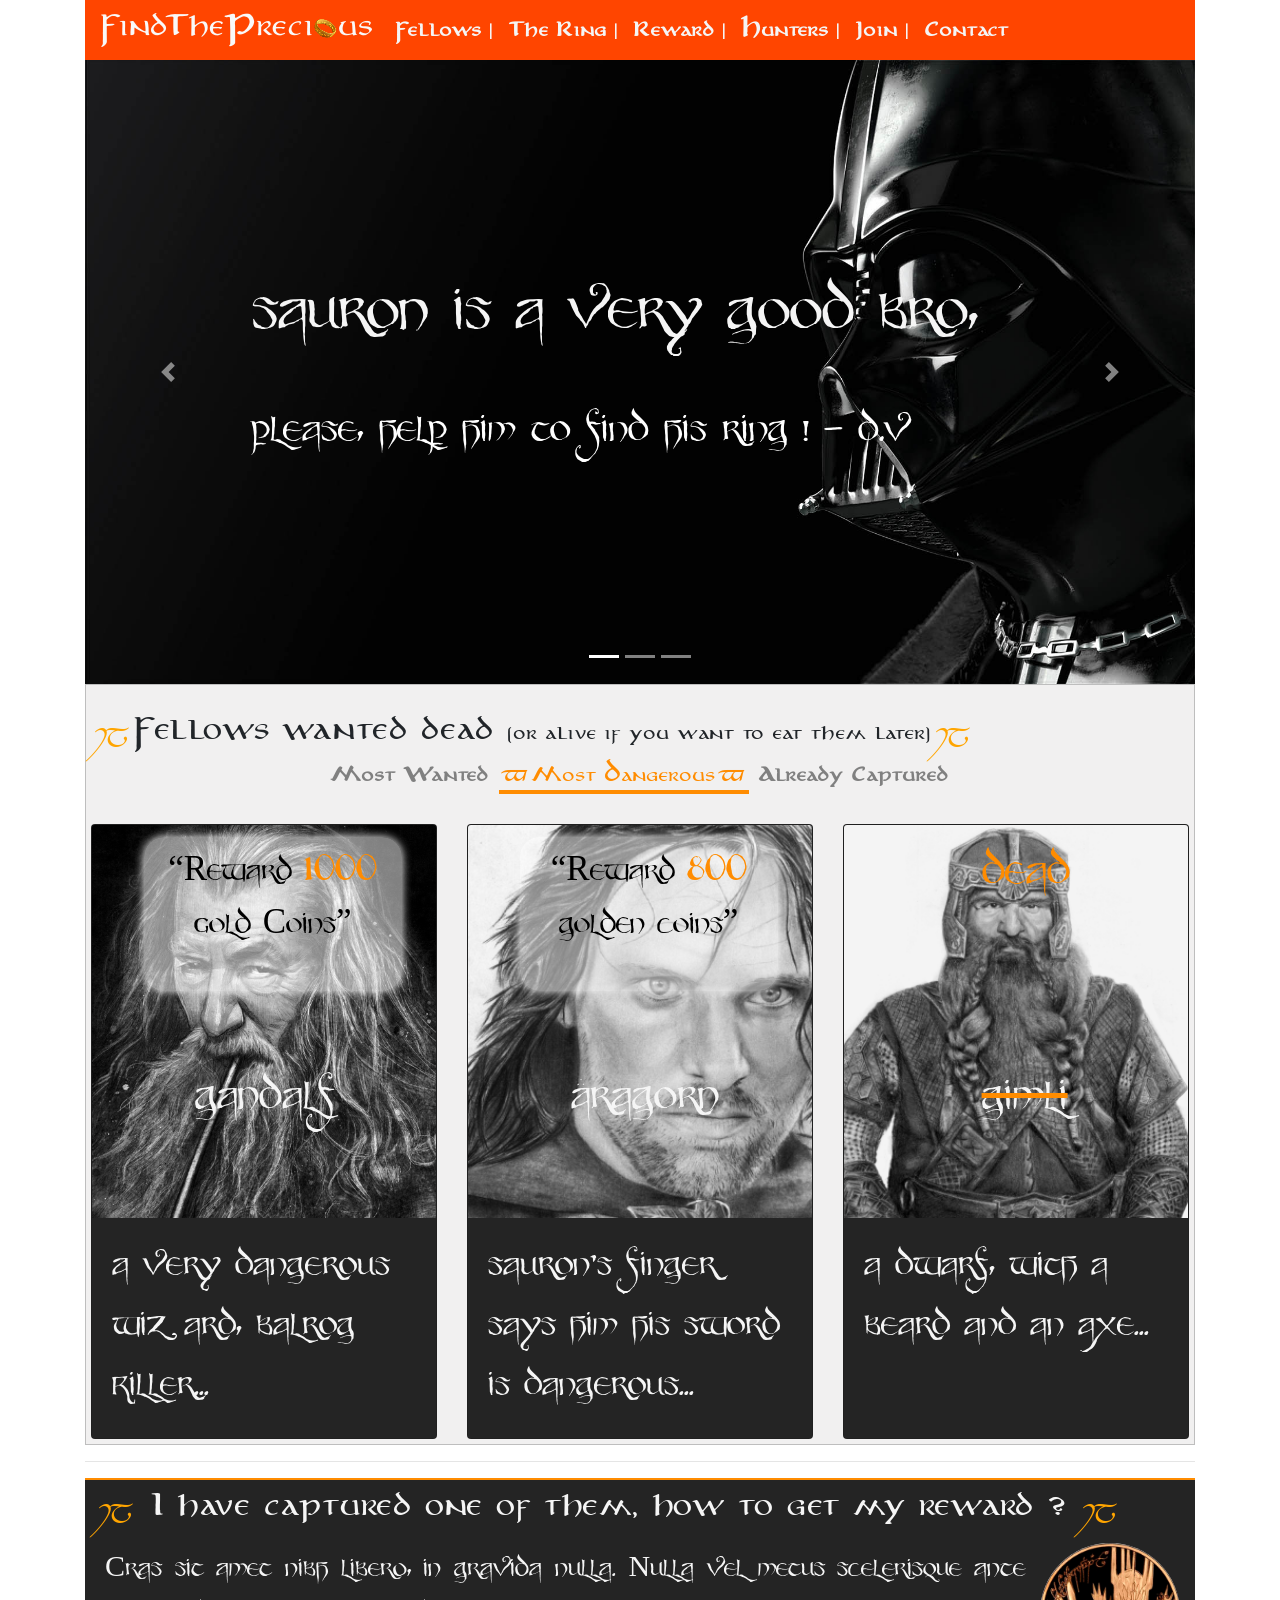
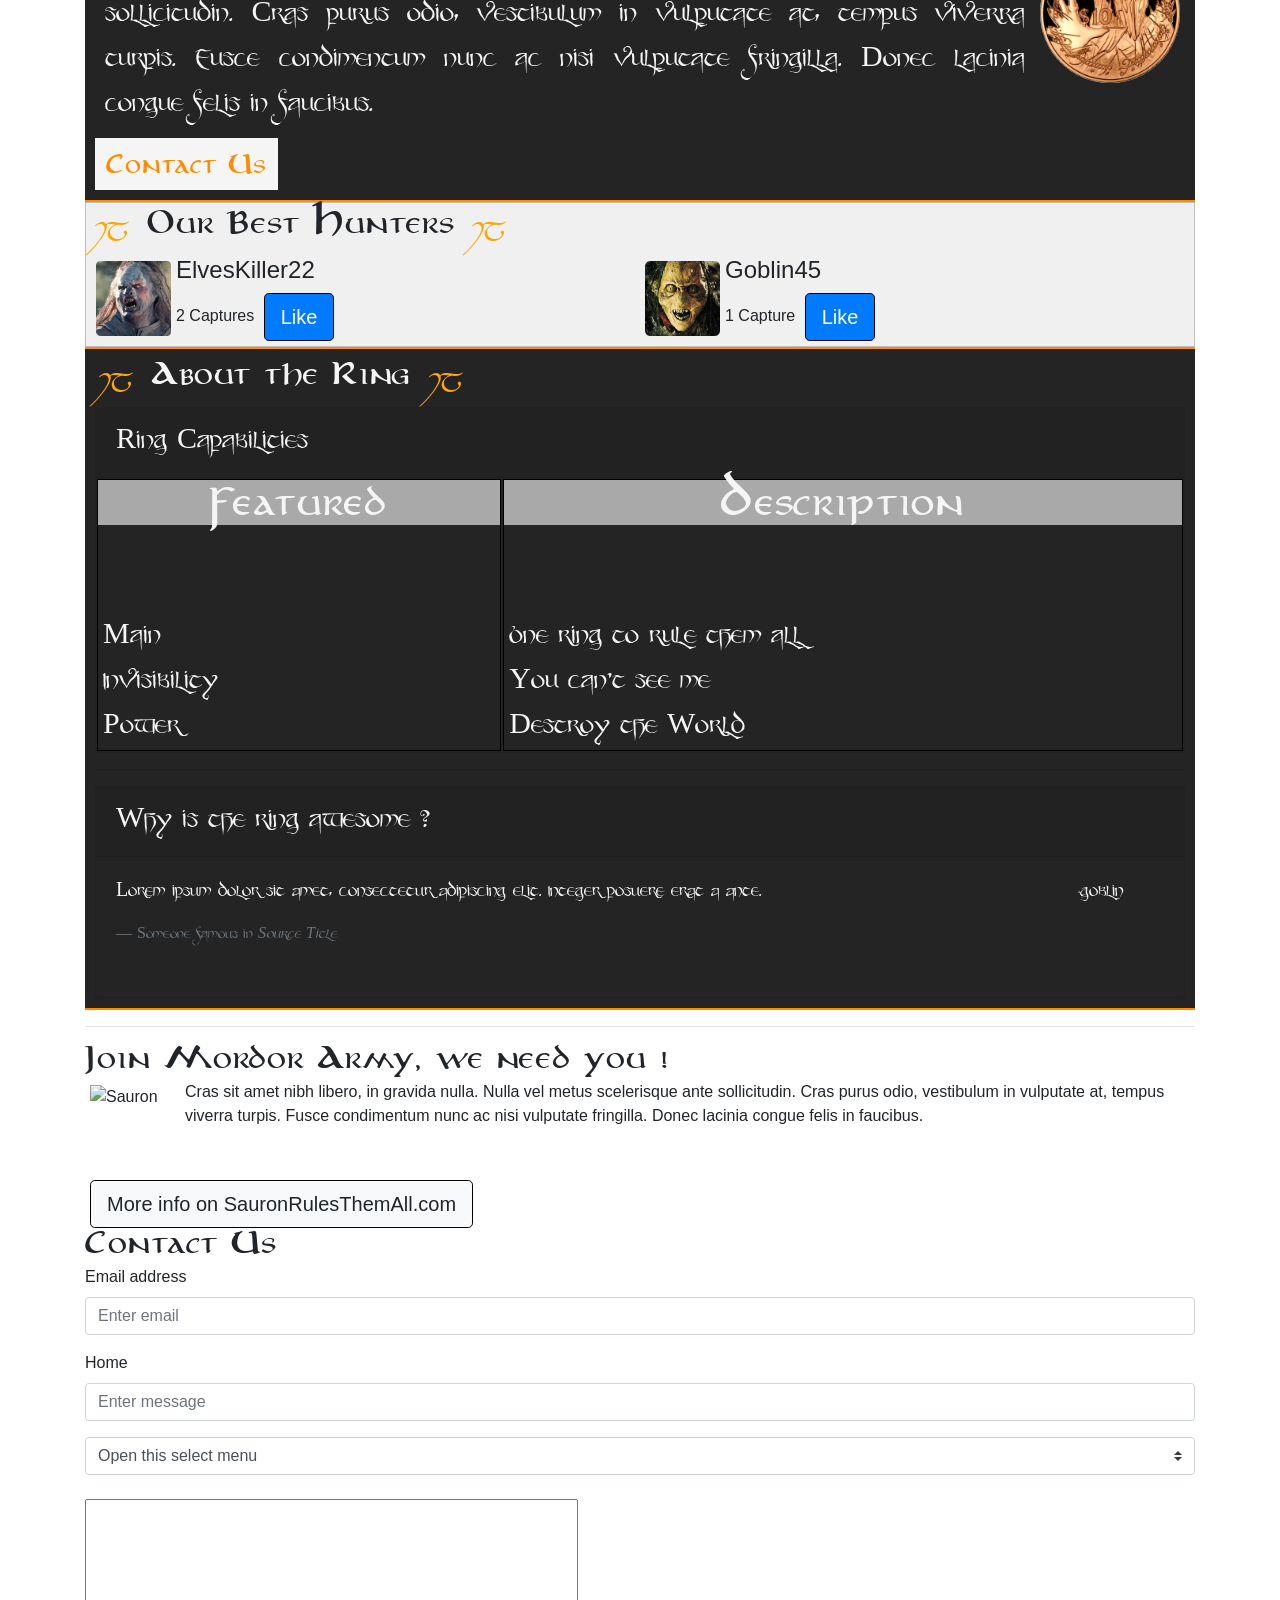
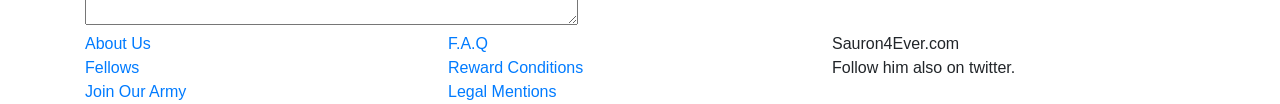
==== index.html @ c53a07ad "rename file" ====
<!DOCTYPE html>
<html lang="en">
<head>
  <meta charset="utf-8">
  <link rel="stylesheet" href="https://maxcdn.bootstrapcdn.com/bootstrap/4.0.0/css/bootstrap.min.css" integrity="sha384-Gn5384xqQ1aoWXA+058RXPxPg6fy4IWvTNh0E263XmFcJlSAwiGgFAW/dAiS6JXm" crossorigin="anonymous">  
  <link rel="stylesheet" type="text/css" href="boostrap.css">
  <title>Find The Precious</title>
</head>   
<body class="container">
    <nav class="navbar navbar-expand-lg">
        <a class="navbar-brand"><img src="logo.png" alt="logo"/></a>
        <button class="navbar-toggler" type="button" data-toggle="collapse" data-target="#navbarNav" aria-controls="navbarNav" aria-expanded="false" aria-label="Toggle navigation">
          <span class="navbar-toggler-icon"></span>
        </button>
        <div class="collapse navbar-collapse" id="navbarNav">
          <ul class="navbar-nav">
            <li class="nav-item active">
              <a class="nav-link" href="#Fellows">Fellows  | </a>
            </li> 
            <li class="nav-item">
              <a class="nav-link" href="#TheRing">The Ring | </a>
            </li> 
            <li class="nav-item">
              <a class="nav-link" href="#GetMyReward">Reward | </a>
            </li> 
             <li><a class="nav-link" href="#BestHunters">Hunters | </a>
            </li> 
            <li class="nav-item">
                <a class="nav-link" href="#JoinTheArmy">Join  | </a>
              </li>
              <li class="nav-item">
                <a class="nav-link" href="#Contact">Contact</a>
              </li>
          </ul>
        </div>
      </nav>
      <div class="bd-example">
        <div id="carouselExampleCaptions" class="carousel slide" data-ride="carousel">
          <ol class="carousel-indicators">
            <li data-target="#carouselExampleCaptions" data-slide-to="0" class="active"></li>
            <li data-target="#carouselExampleCaptions" data-slide-to="1"></li>
            <li data-target="#carouselExampleCaptions" data-slide-to="2"></li>
          </ol>
          <div class="carousel-inner">
            <div class="carousel-item active">
              <img src="dark_vador.jpg" class="d-block w-100" alt="pic1" />
              <div class="carousel-caption d-none d-md-block">
                <h5>sauron is a very good bro,</h5>
                <div class="quotetext">please, help him to find his ring ! - d.v</div>
              </div>
            </div>
            <div class="carousel-item">
              <img src="https://images4.alphacoders.com/118/118904.jpg" class="d-block w-100" alt="pic2" />
              <div class="carousel-caption d-none d-md-block">
                <h5>Second slide label</h5>
                <div class="quotetext">Lorem ipsum dolor sit amet, consectetur adipiscing elit.</div>
              </div>
            </div>
            <div class="carousel-item">
              <img src="https://wallpapercave.com/wp/bStfjCI.jpg" class="d-block w-100" alt="pic3" />
              <div class="carousel-caption d-none d-md-block">
                <h5>Third slide label</h5>
                <div class="quotetext">Praesent commodo cursus magna, vel scelerisque nisl consectetur.</div>
              </div>
            </div>
          </div>
          <a class="carousel-control-prev" href="#carouselExampleCaptions" role="button" data-slide="prev">
            <span class="carousel-control-prev-icon" aria-hidden="true"></span>
            <span class="sr-only">Previous</span>
          </a>
          <a class="carousel-control-next" href="#carouselExampleCaptions" role="button" data-slide="next">
            <span class="carousel-control-next-icon" aria-hidden="true"></span>
            <span class="sr-only">Next</span>
          </a>
        </div>
      </div>
 <section id="Fellows" class="fellows"><br>
   <h2><span class="signe">Ij</span>Fellows wanted dead <span class="later">(or alive if you want to eat them later)</span><span class="signe">Ij</span></h2>
  <div class="mes_badges"> 
    <a href="#" class="badge">Most Wanted</a>
    <a href="#" class="badge2"><span class="signe2">b</span>Most Dangerous<span class="signe2">b</span></a>
    <a href="#" class="badge">Already Captured</a>
  </div>
  <br>
  <div class="card-deck">
        <div class="card">
           <div class="image_carte"> <img src="gandalf.png" class="card-img-top" alt="Gandalf"/><div class="texte"><q>Reward <span class="gold">1000</span> Gold Coins</q></div>
          </div> 
          <h3 class="card-title">gandalf</h3>

        <div class="card-body">
          <p class="card-text">a very dangerous wizard, balrog killer...</p>
        </div>
      </div>
     
      <div class="card">
          <div class="image_carte">
        <img src="aragorn.png" class="card-img-top" alt="Aragorn"/><div class="texte"><q>Reward <span class="gold">800</span> golden coins</q></div></div>
        <div class="card-body">
          <h3 class="card-title">Aragorn</h3>
          <p class="card-text">sauron's finger says him his sword is dangerous...</p>
        </div>
      </div>
      <div class="card"><div class="image_carte">
        <img src="gimli.png" class="card-img-top" alt="gimli"><div class="texte-dead">dead</div></div>
        <div class="card-body">
          <h3 class="card-title-dead">gimli</h3>
          <p class="card-text">a dwarf, with a beard and an axe...</p>
        </div>
      </div>
    </div>
  </section>
    <hr>
    <section id="GetMyReward"><h2><span class="signe">Ij</span> I have captured one of them, how to get my reward ? <span class="signe">Ij</span></h2>
    <div class="media">
      <div class="media-body getreward">
        Cras sit amet nibh libero, in gravida nulla. Nulla vel metus scelerisque ante sollicitudin. Cras purus odio, vestibulum in vulputate at, tempus viverra turpis. Fusce condimentum nunc ac nisi vulputate fringilla. Donec lacinia congue felis in faucibus.
      </div>
      <img src="coin_sauron.png" class="imageget" alt="reward">
    </div>     
     <button type="button" class="btncontact">Contact Us</button>
</section>
    <section id="BestHunters"><h2><span class="signe">Ij</span> Our Best Hunters <span class="signe">Ij</span></h2>
    <div class="media">
      <img src="hunter1.png" class="imagehunter" alt="elveskiller">
      <div class="media-body">
        <h4 class="mt-0">ElvesKiller22</h4>
  2 Captures
  <button type="button" class="btn btn-primary btn-lg">
    Like
  </button>    </div> <img src="hunter2.png" class="imagehunter" alt="goblin">
      <div class="media-body">
        <h4 class="mt-0">Goblin45</h4>
        1 Capture
        <button type="button" class="btn btn-primary btn-lg">
          Like
        </button>    </div>
    </div></section>
    <section id="TheRing"><h2><span class="signe">Ij</span> About the Ring <span class="signe">Ij</span></h2>
    <div class="card">
      <div class="card-header">
        Ring Capabilities
      </div>
      <table><tr><td><div class="cadres"><div class="titlep">Featured</div><br><br>
        <span class="titre1">Main</span><br>
          <span class="titre2">Invisibility</span><br>
          <span class="titre1">Power</span></div></td>
        <td> <div class="cadres"><div class="titlep">Description</div><br><br>
        <span class="titre1">One ring to rule them all</span><br>
  <span class="titre2">You can't see me</span><br>
  <span class="titre1">Destroy the World</span></div></td></tr></table> </div>
    
    <hr>
    <div class="card">
      <div class="card-header">
      Why is the ring awesome ?
      </div>
      <div class="card-body">
        <blockquote class="blockquote mb-0"><img src="https://pixel.nymag.com/imgs/daily/intelligencer/2015/12/02/02-gollum-turkish-president.w330.h330.jpg" class="imagering" alt="goblin">
          <p>Lorem ipsum dolor sit amet, consectetur adipiscing elit. Integer posuere erat a ante.</p> 
          <footer class="blockquote-footer">Someone famous in <cite title="Source Title">Source Title</cite></footer>
        </blockquote>
      </div>
    </div>
  </section>
  <hr>
<section id="JoinTheArmy"><h2>Join Mordor Army, we need you !</h2>
  <div class="media">
    <img src="https://cdnb.artstation.com/p/assets/images/images/010/737/985/large/kleuber-coutinho-sauron.jpg?1525960411" class="imgsauron" alt="Sauron">
    <div class="media-body">
      Cras sit amet nibh libero, in gravida nulla. Nulla vel metus scelerisque ante sollicitudin. Cras purus odio, vestibulum in vulputate at, tempus viverra turpis. Fusce condimentum nunc ac nisi vulputate fringilla. Donec lacinia congue felis in faucibus.
    </div>
  </div>      <button type="button" class="btn btn-light btn-lg">More info on SauronRulesThemAll.com</button>
</section>
<section id="Contact"><h2>Contact Us</h2>    
  <form>
    <div class="form-group">
      <label for="exampleInputEmail1">Email address</label>
      <input type="email" class="form-control" id="exampleInputEmail1" placeholder="Enter email">
    </div>
    <div class="form-group">
      <label for="exampleInputEmail2">Home</label>
      <input type="email" class="form-control" id="exampleInputEmail2" placeholder="Enter message">
    </div>
    <select class="custom-select">
      <option selected>Open this select menu</option>
      <option value="1">One</option>
      <option value="2">Two</option>
      <option value="3">Three</option>
    </select>
    <br><br>
    <textarea name="text" rows=5 cols=50></textarea>
  </form>

</section>
<footer class="dark">
    <div class="bloc1"><a href="#" target="_blank">About Us</a><br><a href="#" target="_blank">Fellows</a><br><a href="#" target="_blank">Join Our Army</a></div> 
    <div class="bloc2"><a href="#" target="_blank">F.A.Q</a><br><a href="#" target="_blank">Reward Conditions</a><br><a href="#" target="_blank">Legal Mentions</a></div>  
    <div class="bloc3">Sauron4Ever.com<br>Follow him also on twitter.</div>
</footer>


<script src="https://code.jquery.com/jquery-3.2.1.slim.min.js" integrity="sha384-KJ3o2DKtIkvYIK3UENzmM7KCkRr/rE9/Qpg6aAZGJwFDMVNA/GpGFF93hXpG5KkN" crossorigin="anonymous"></script>
<script src="https://cdnjs.cloudflare.com/ajax/libs/popper.js/1.12.9/umd/popper.min.js" integrity="sha384-ApNbgh9B+Y1QKtv3Rn7W3mgPxhU9K/ScQsAP7hUibX39j7fakFPskvXusvfa0b4Q" crossorigin="anonymous"></script>
<script src="https://maxcdn.bootstrapcdn.com/bootstrap/4.0.0/js/bootstrap.min.js" integrity="sha384-JZR6Spejh4U02d8jOt6vLEHfe/JQGiRRSQQxSfFWpi1MquVdAyjUar5+76PVCmYl" crossorigin="anonymous"></script>
</body>
---- boostrap.css ----
@font-face {
    font-family: Aniron;
    src: url(anirm___.ttf);
  }

@font-face {
    font-family:party business;
    src: url(partybusiness.ttf);
}
@font-face{
    font-family:tngan;
    src: url(tngan.ttf);
}

@font-face{
    font-family:tngani;
    src: url(tngani.ttf);
}

a {
    text-decoration:none;
}

a:hover{
    text-decoration:none;
}

.badge{
    color:grey !important;
    font-family:aniron !important;
    font-size:15px;
}

.badge2{
    color:darkorange !important;
    font-family:aniron !important;
    font-size:15px;
    border-bottom:4px solid darkorange;
}

.signe2{
 font-family:tngani, 'sans-serif';
 padding:5px;
 color:darkorange;
 font-size:25px;
}

.mes_badges{
    margin:auto;
    text-align:center;
}

h2{
    font-family:aniron;
    font-size:24px;
}

h5{
    position:absolute;
    top:-5em; 
    color:whitesmoke;
    font-family:party business, 'sans-serif';
    font-size:70px;
}

.signe{
    font-family:tngani, 'sans-serif';
    color:orange;
    font-size:25px;
    padding:5px;
    margin-left:2px;
}

.later{
    font-family:aniron, 'sans-serif';
    font-size:15px;
}

.quotetext{
    position:absolute;
    top:-5em;
    font-family:party business, 'sans-serif';
    font-size:45px;
}

.btn{
    border:1px solid black;
    text-align:center;
    margin-left:5px;
}

.titlep{
    text-align:center;
    background:darkgrey;
    font-family:aniron;
}
.cadres{
    border:1px solid black;
}

.titre1{
    padding:5px;
    text-align:center;
}
.titre2{
    padding:5px;
    text-align:center;
    margin:auto;
}
.image_carte{
    background:rgba(0, 0, 0, 0.2);
    transition: all 0.5s ease;
   }
   
.image_carte:hover{
    opacity:1;
}
   
/*.image_carte img{
    background:rgba(0, 0, 0, 0.2);
}*/
   
.image_carte:hover img{opacity:1;}
     

.texte{
    position: absolute;
    top:2%;
    left:15%;
    font-family:party business;
    font-size:35px;
    text-align:center;
    color:black;
    background:rgba(255, 255, 255, 0.5);
    box-shadow:#f5f5f5 0 0 10px 0;
    border-radius:20px;
    padding:10px;
    width:75%;
    height:25%;
    overflow:hidden;
    }

.texte:hover{
opacity:0;
}
.card{
    background-color:rgba(255,255,255,0.8);

}
.card:hover{
    opacity:1;}

.imageget{
    width:150px;
    padding:5px;
}

.imagehunter{
    width:85px;
    height:85px;
    padding:5px;
}

.imagering{
    width:100px;
    height:100px;
    border-radius:90%;
    float:right;
}

.imgsauron{
    width:100px;
    height:100px;
    float:left;
    padding:5px;
}

.bloc1{
    position: absolute;
}

.bloc2{
    position: absolute;
    left:35%;
}

.bloc3{
    position: absolute;
    left:65%;
}

.navbar {
    background:orangered;
    color:whitesmoke;
    font-family:Aniron;
}

.navbar a{
    color:whitesmoke;
    font-family:Aniron;
    font-size:15px;
    font-weight:bold;
    text-align:right;
}

.nav-link:hover{
    border-bottom:3px solid whitesmoke;
    font-family:aniron;
}

.fellows{
    background:rgb(241, 240, 240);
    border:rgb(190, 190, 190) 1px solid;
    padding:5px;
}

.card{
    background:rgb(36, 36, 36);
    font-family:party business;
    color:whitesmoke;
}
.card-title{
font-size:50px;
position:absolute;
top:40%;
left:30%;
}
.card-text{
    font-size:40px;
}

.gold{
    color:darkorange;
}

.card-title-dead{
    font-size:50px;
    position:absolute;
    top:40%;
    left:40%;
    text-decoration: line-through darkorange;
}


.texte-dead{
    position: absolute;
    top:2%;
    left:40%;
    font-family:party business;
    font-size:50px;
    text-align:center;
    color:darkorange;
    }

#GetMyReward {
    background:rgb(36, 36, 36);
    color:whitesmoke;
    padding:10px;
    border-top:darkorange 2px solid;
    border-bottom:darkorange 2px solid;
    font-family:party business;
    font-size:30px;
}

.getreward{
    text-align:justify;
    padding:10px;
}

.imageget{
    border-radius:90%;
}

.btncontact{
    font-family:aniron;
    background:whitesmoke;
    color:darkorange !important;
    text-align:center;
    padding:10px;
    font-size:20px;
    border:whitesmoke 1px solid;
}

#BestHunters{
    background:rgb(241, 240, 240);
    border:rgb(190, 190, 190) 1px solid;
    padding:5px;
}

#TheRing{
    background:rgb(36, 36, 36);
    color:whitesmoke;
    padding:10px;
    border-top:darkorange 2px solid;
    border-bottom:darkorange 2px solid;
    font-family:party business;
    font-size:30px;
}
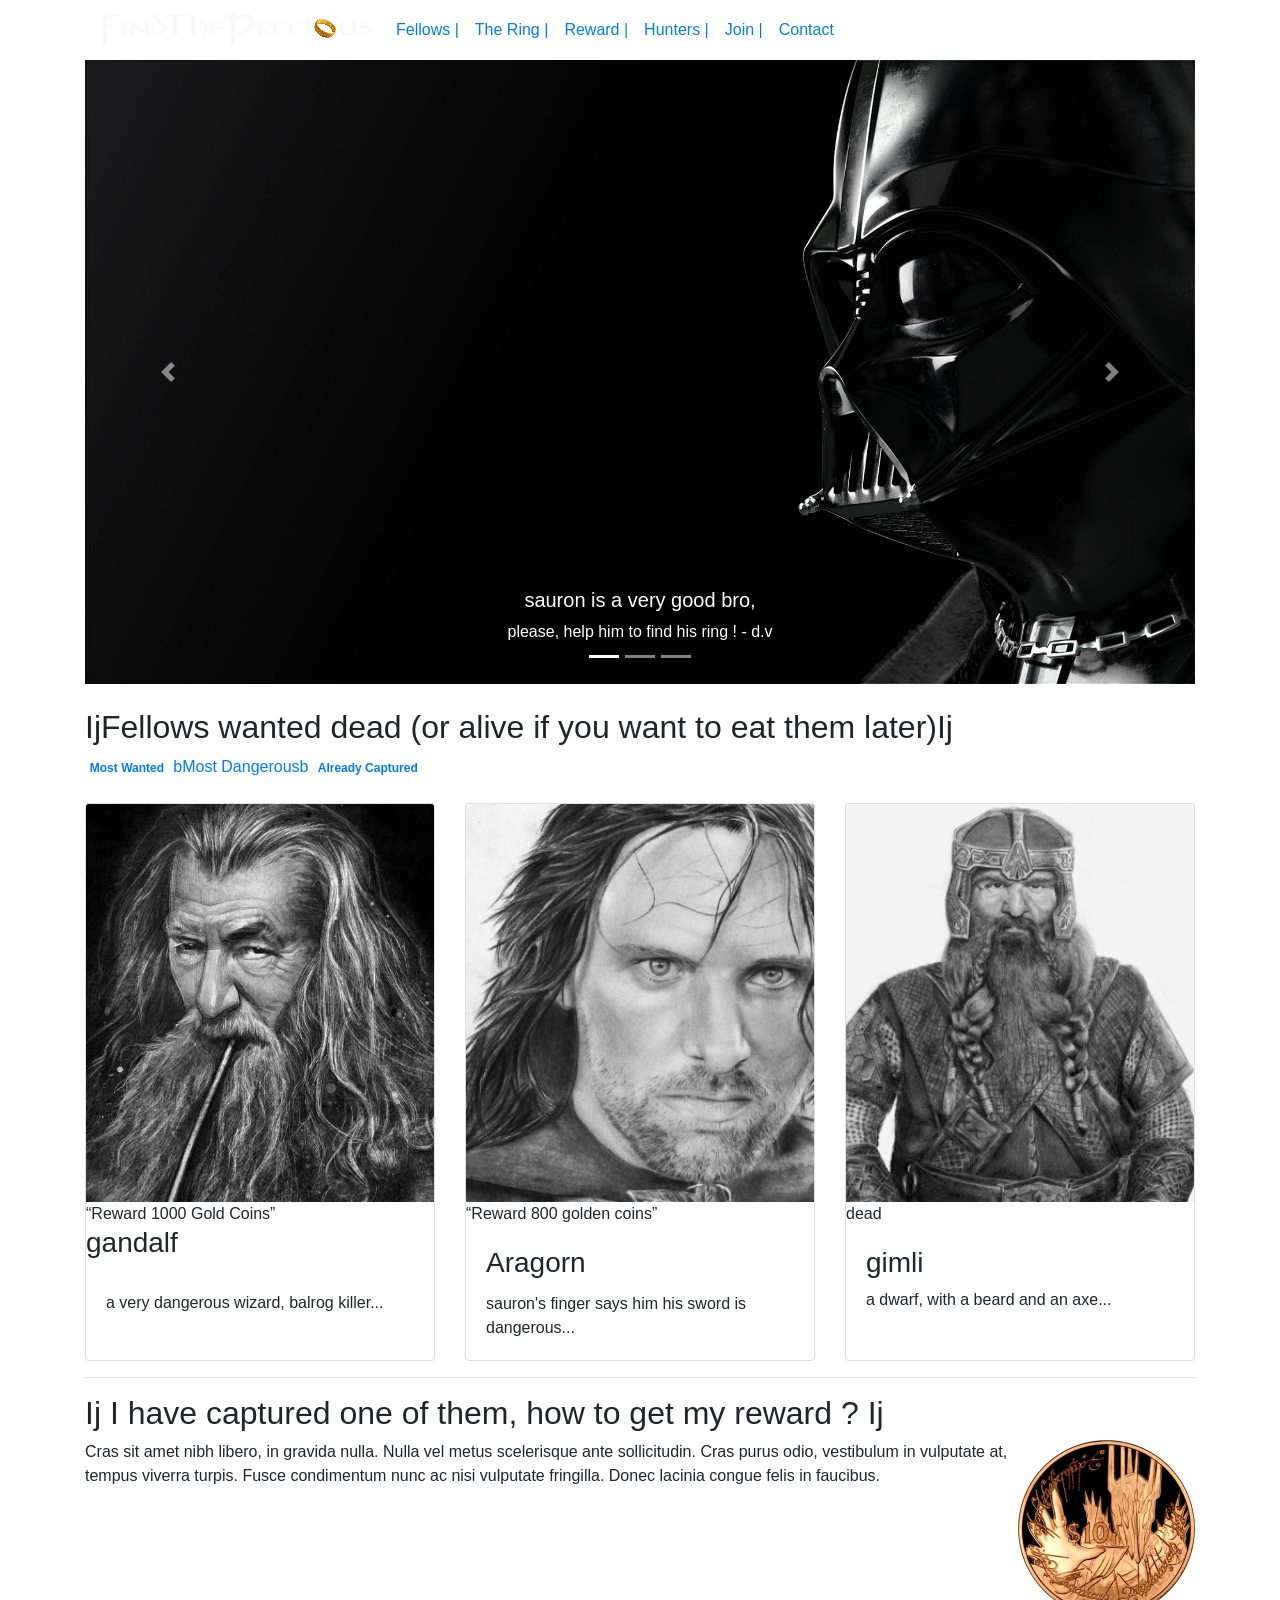
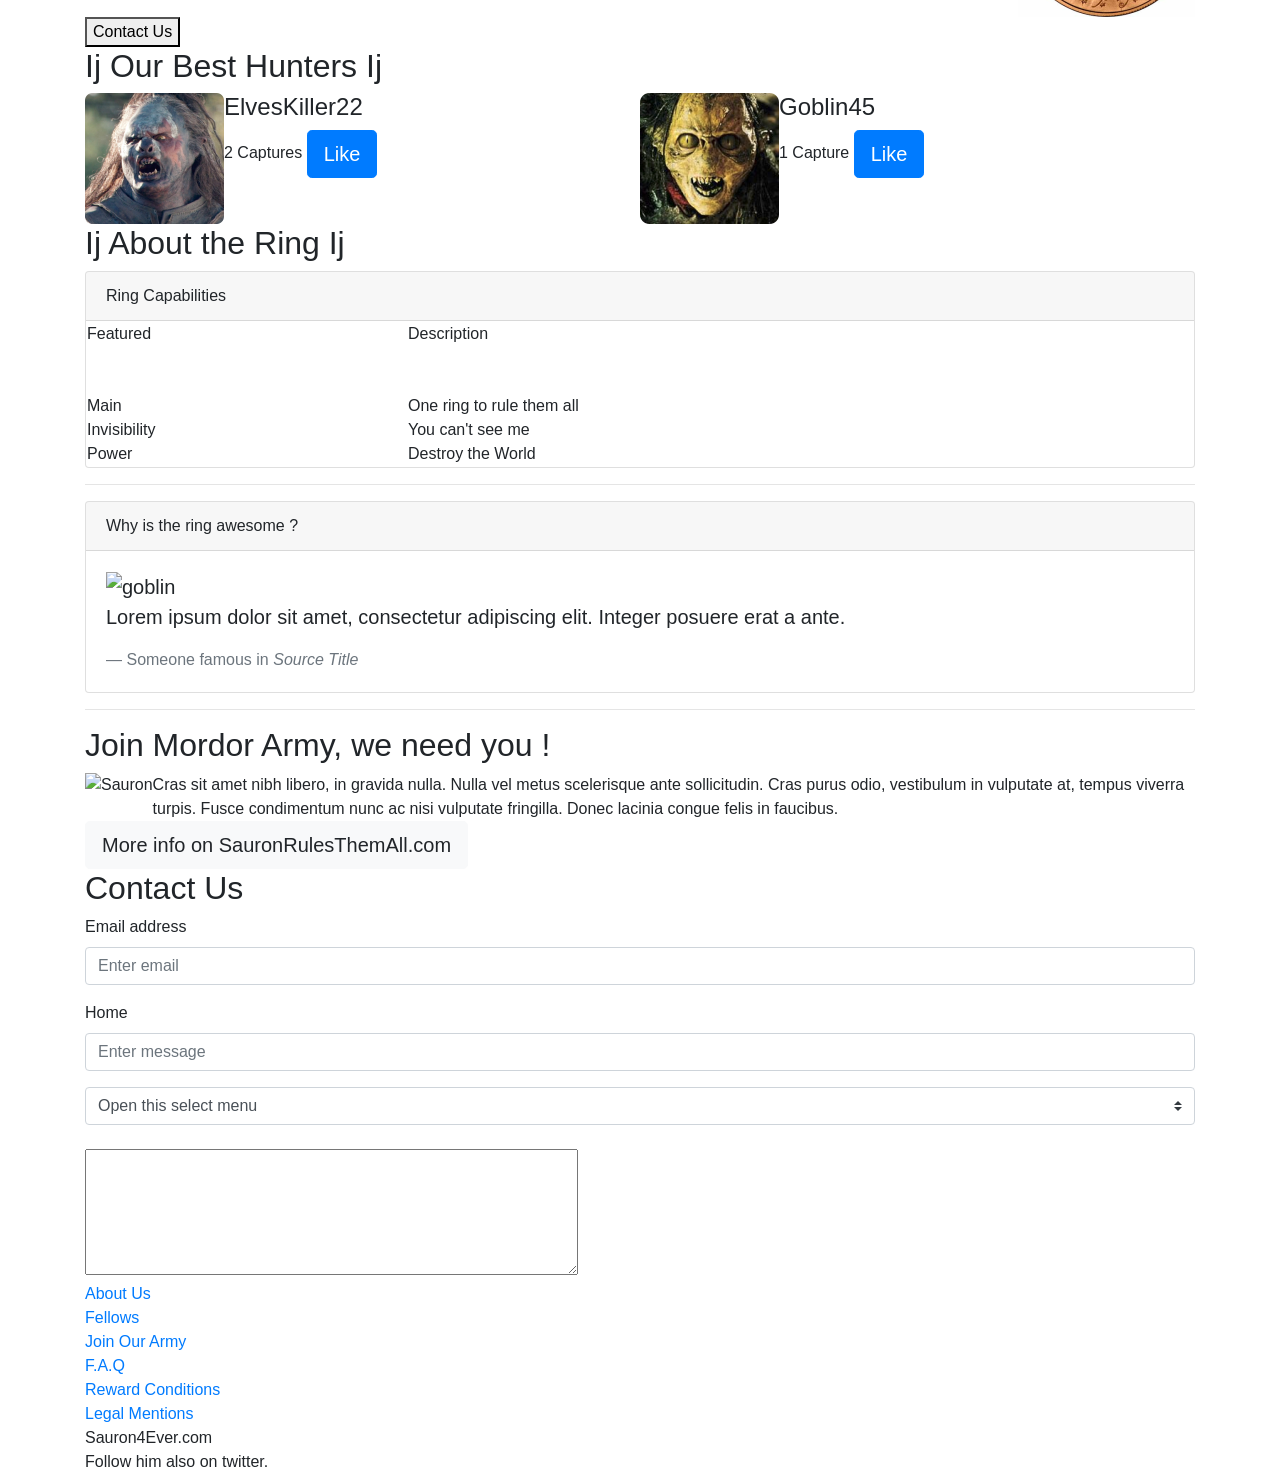
==== commit b4be4d4a: "rename css file" ====
--- a/index.html
+++ b/index.html
@@ -3,7 +3,7 @@
 <head>
   <meta charset="utf-8">
   <link rel="stylesheet" href="https://maxcdn.bootstrapcdn.com/bootstrap/4.0.0/css/bootstrap.min.css" integrity="sha384-Gn5384xqQ1aoWXA+058RXPxPg6fy4IWvTNh0E263XmFcJlSAwiGgFAW/dAiS6JXm" crossorigin="anonymous">  
-  <link rel="stylesheet" type="text/css" href="boostrap.css">
+  <link rel="stylesheet" type="text/css" href="index.css">
   <title>Find The Precious</title>
 </head>   
 <body class="container">
